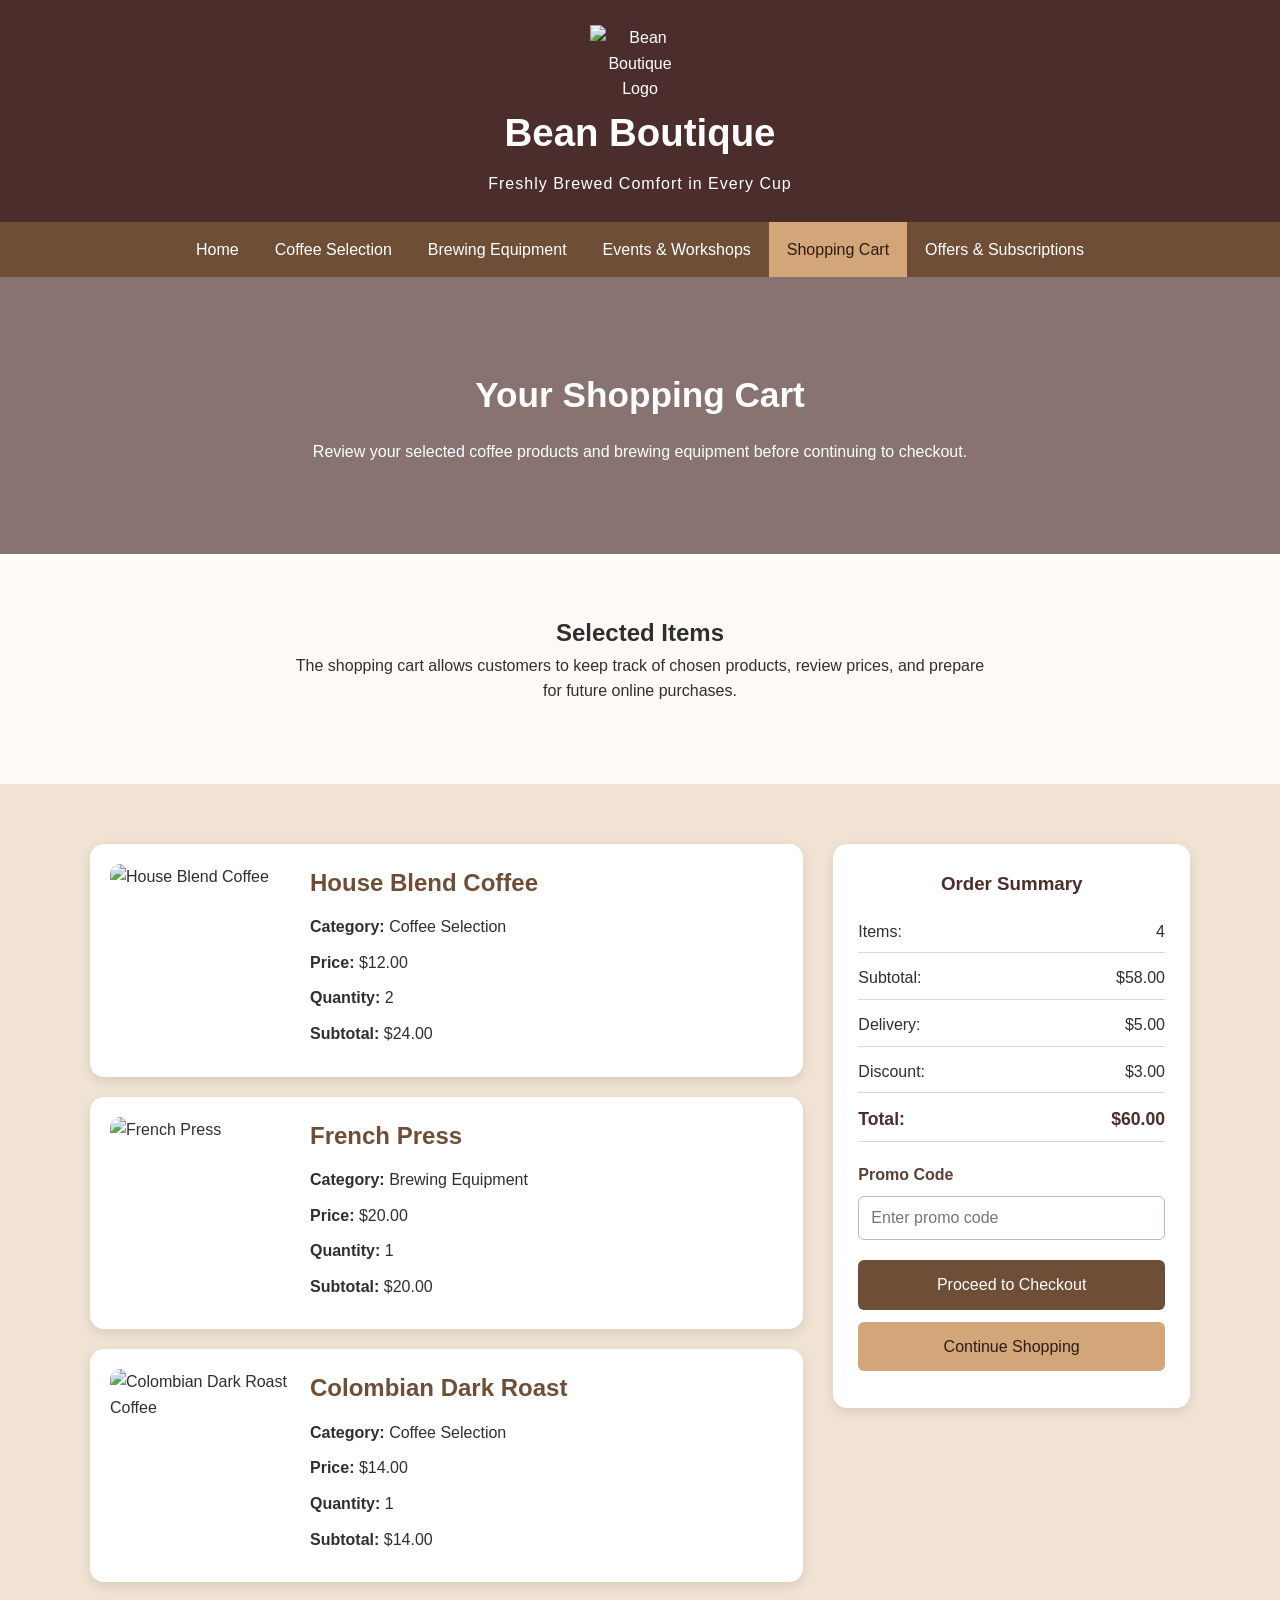
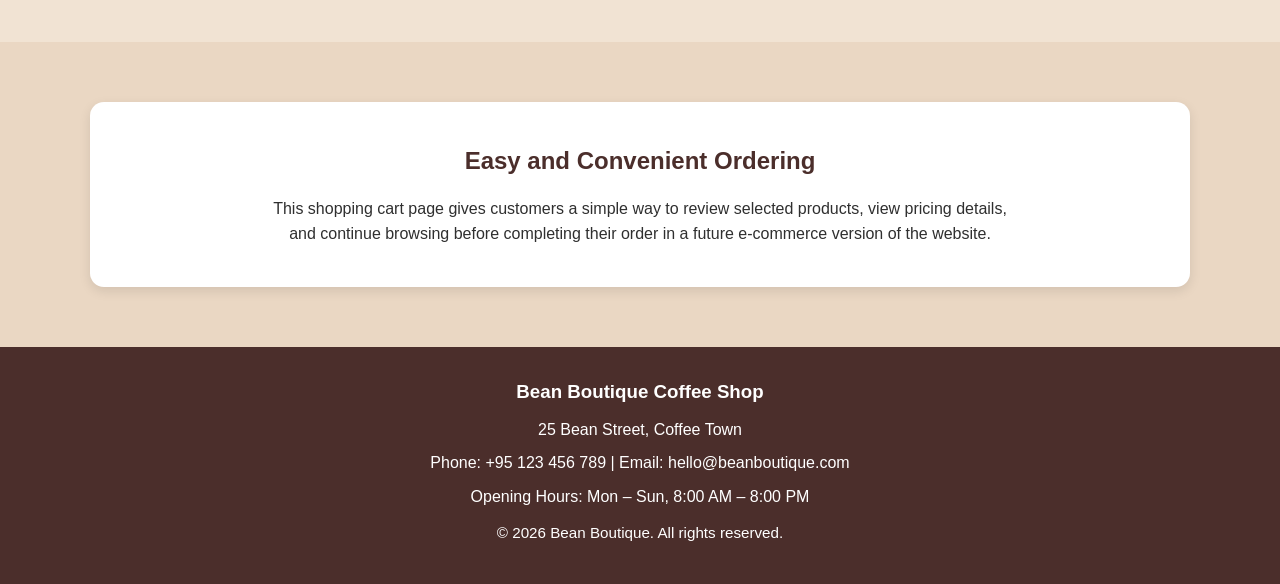
==== cart.html @ d5c8f6cc "Add files via upload" ====
<!DOCTYPE html>
<html lang="en">
<head>
    <meta charset="UTF-8">
    <meta name="viewport" content="width=device-width, initial-scale=1.0">
    <title>Shopping Cart | Bean Boutique</title>
    <link rel="stylesheet" href="style.css">
</head>
<body>

<header class="top-header">
    <div class="container header-content">
        <img src="image/logo.png" alt="Bean Boutique Logo" class="logo">
        <h1>Bean Boutique</h1>
        <p class="tagline">Freshly Brewed Comfort in Every Cup</p>
    </div>
</header>

    <nav class="navbar">
        <div class="container">
            <ul>
                <li><a href="index.html">Home</a></li>
                <li><a href="coffee.html">Coffee Selection</a></li>
                <li><a href="equipment.html">Brewing Equipment</a></li>
                <li><a href="events.html">Events & Workshops</a></li>
                <li><a href="cart.html" class="active">Shopping Cart</a></li>
                <li><a href="offers.html">Offers & Subscriptions</a></li>
            </ul>
        </div>
    </nav>

    <main>
        <section class="page-banner cart-banner">
            <div class="container">
                <h2>Your Shopping Cart</h2>
                <p>
                    Review your selected coffee products and brewing equipment before
                    continuing to checkout.
                </p>
            </div>
        </section>

        <section class="cart-intro section-spacing">
            <div class="container">
                <h2>Selected Items</h2>
                <p class="section-intro">
                    The shopping cart allows customers to keep track of chosen products,
                    review prices, and prepare for future online purchases.
                </p>
            </div>
        </section>

        <section class="cart-section section-spacing">
            <div class="container">
                <div class="cart-layout">

                    <div class="cart-items">

                        <article class="cart-item">
                            <img src="image/1.png" alt="House Blend Coffee">
                            <div class="cart-item-details">
                                <h3>House Blend Coffee</h3>
                                <p><strong>Category:</strong> Coffee Selection</p>
                                <p><strong>Price:</strong> $12.00</p>
                                <p><strong>Quantity:</strong> 2</p>
                                <p><strong>Subtotal:</strong> $24.00</p>
                            </div>
                        </article>

                        <article class="cart-item">
                            <img src="image/8.png" alt="French Press">
                            <div class="cart-item-details">
                                <h3>French Press</h3>
                                <p><strong>Category:</strong> Brewing Equipment</p>
                                <p><strong>Price:</strong> $20.00</p>
                                <p><strong>Quantity:</strong> 1</p>
                                <p><strong>Subtotal:</strong> $20.00</p>
                            </div>
                        </article>

                        <article class="cart-item">
                            <img src="image/3.png" alt="Colombian Dark Roast Coffee">
                            <div class="cart-item-details">
                                <h3>Colombian Dark Roast</h3>
                                <p><strong>Category:</strong> Coffee Selection</p>
                                <p><strong>Price:</strong> $14.00</p>
                                <p><strong>Quantity:</strong> 1</p>
                                <p><strong>Subtotal:</strong> $14.00</p>
                            </div>
                        </article>

                    </div>

                    <aside class="cart-summary-box">
                        <h3>Order Summary</h3>
                        <p><span>Items:</span> <span>4</span></p>
                        <p><span>Subtotal:</span> <span>$58.00</span></p>
                        <p><span>Delivery:</span> <span>$5.00</span></p>
                        <p><span>Discount:</span> <span>$3.00</span></p>
                        <p class="cart-total"><span>Total:</span> <span>$60.00</span></p>

                        <div class="promo-box">
                            <label for="promo-code">Promo Code</label>
                            <input type="text" id="promo-code" placeholder="Enter promo code">
                        </div>

                        <a href="#" class="btn cart-btn">Proceed to Checkout</a>
                        <a href="coffee.html" class="btn secondary-btn cart-btn">Continue Shopping</a>
                    </aside>

                </div>
            </div>
        </section>

        <section class="cart-note section-spacing">
            <div class="container">
                <div class="highlight-box">
                    <h2>Easy and Convenient Ordering</h2>
                    <p>
                        This shopping cart page gives customers a simple way to review
                        selected products, view pricing details, and continue browsing
                        before completing their order in a future e-commerce version
                        of the website.
                    </p>
                </div>
            </div>
        </section>
    </main>

    <footer class="footer">
        <div class="container">
            <h3>Bean Boutique Coffee Shop</h3>
            <p>25 Bean Street, Coffee Town</p>
            <p>Phone: +95 123 456 789 | Email: hello@beanboutique.com</p>
            <p>Opening Hours: Mon – Sun, 8:00 AM – 8:00 PM</p>
            <p class="copyright">&copy; 2026 Bean Boutique. All rights reserved.</p>
        </div>
    </footer>

</body>
</html>
---- style.css ----
* {
    margin: 0;
    padding: 0;
    box-sizing: border-box;
}

body {
    font-family: Arial, sans-serif;
    line-height: 1.6;
    background-color: #f7f3ef;
    color: #2f2f2f;
}

.container {
    width: 90%;
    max-width: 1100px;
    margin: 0 auto;
}

.top-header {
    background-color: #4b2e2b;
    color: #ffffff;
    text-align: center;
    padding: 25px 0;
}

.top-header h1 {
    font-size: 2.4rem;
    margin-bottom: 8px;
}

.header-content {
    display: flex;
    flex-direction: column;
    align-items: center;
}

.logo {
    width: 100px; 
    height: auto;
    margin-bottom: none;
}

.tagline {
    font-size: 1rem;
    letter-spacing: 1px;
}

.navbar {
    background-color: #6f4e37;
}

.navbar ul {
    list-style: none;
    display: flex;
    justify-content: center;
    flex-wrap: wrap;
}

.navbar ul li {
    margin: 0;
}

.navbar ul li a {
    display: block;
    color: #ffffff;
    text-decoration: none;
    padding: 15px 18px;
    transition: background-color 0.3s ease, color 0.3s ease;
}

.navbar ul li a:hover,
.navbar ul li a.active {
    background-color: #d2a679;
    color: #2f1b12;
}

.card img,
.product-box img {
    width: 100%;
    height: 200px;
    object-fit: cover;
    border-radius: 10px;
    margin-bottom: 15px;
}

.hero {
    background: linear-gradient(rgba(75, 46, 43, 0.65), rgba(75, 46, 43, 0.65)),
                url("image/hero.png") no-repeat center center/cover;
    color: #ffffff;
    text-align: center;
    padding: 110px 20px;
}

.hero-content h2 {
    font-size: 2.3rem;
    margin-bottom: 20px;
}

.hero-content p {
    max-width: 700px;
    margin: 0 auto 25px;
    font-size: 1.05rem;
}

.hero-buttons {
    margin-top: 15px;
}

.btn {
    display: inline-block;
    text-decoration: none;
    background-color: #6f4e37;
    color: #ffffff;
    padding: 12px 22px;
    border-radius: 6px;
    margin: 8px;
    transition: background-color 0.3s ease, transform 0.3s ease;
}

.btn:hover {
    background-color: #a47148;
    transform: translateY(-2px);
}

.secondary-btn {
    background-color: #d2a679;
    color: #2f1b12;
}

.secondary-btn:hover {
    background-color: #e2bc95;
}

.section-spacing {
    padding: 60px 0;
}

.welcome,
.popular,
.testimonial {
    background-color: #fffaf5;
}

.features {
    background-color: #f1e3d3;
}

.welcome h2,
.features h2,
.popular h2,
.offer h2,
.testimonial h2 {
    text-align: center;
    margin-bottom: 20px;
    color: #4b2e2b;
}

.welcome p,
.testimonial blockquote {
    max-width: 850px;
    margin: 0 auto;
    text-align: center;
    font-size: 1rem;
}

.card-grid {
    display: grid;
    grid-template-columns: repeat(3, 1fr);
    gap: 25px;
    margin-top: 30px;
}

.card,
.product-box {
    background-color: #ffffff;
    padding: 25px;
    border-radius: 12px;
    box-shadow: 0 4px 12px rgba(0, 0, 0, 0.10);
    transition: transform 0.3s ease, box-shadow 0.3s ease;
}

.card:hover,
.product-box:hover {
    transform: translateY(-6px);
    box-shadow: 0 8px 18px rgba(0, 0, 0, 0.15);
}

.card h3,
.product-box h3 {
    color: #6f4e37;
    margin-bottom: 12px;
}

.card p,
.product-box p {
    margin-bottom: 14px;
}

.card a {
    color: #6f4e37;
    font-weight: bold;
    text-decoration: none;
}

.card a:hover {
    text-decoration: underline;
}

.offer {
    background-color: #ead7c3;
}

.offer-box {
    text-align: center;
    background-color: #ffffff;
    padding: 40px 25px;
    border-radius: 14px;
    box-shadow: 0 4px 12px rgba(0, 0, 0, 0.10);
}

.offer-box p {
    max-width: 700px;
    margin: 0 auto 20px;
}

.testimonial blockquote {
    font-style: italic;
    color: #5c4033;
    background-color: #ffffff;
    padding: 25px;
    border-left: 6px solid #a47148;
    border-radius: 10px;
    box-shadow: 0 4px 10px rgba(0, 0, 0, 0.08);
}

.footer {
    background-color: #4b2e2b;
    color: #ffffff;
    text-align: center;
    padding: 30px 15px;
}

.footer h3 {
    margin-bottom: 10px;
}

.footer p {
    margin-bottom: 8px;
}

.copyright {
    margin-top: 12px;
    font-size: 0.95rem;
}

.page-banner {
    color: #ffffff;
    text-align: center;
    padding: 90px 20px;
}

.coffee-banner {
    background: linear-gradient(rgba(75, 46, 43, 0.65), rgba(75, 46, 43, 0.65)),
                url("image/banner.png") no-repeat center center/cover;
}

.page-banner h2 {
    font-size: 2.2rem;
    margin-bottom: 15px;
}

.page-banner p {
    max-width: 700px;
    margin: 0 auto;
    font-size: 1rem;
}

.search-area {
    background-color: #fffaf5;
    text-align: center;
}

.section-intro {
    max-width: 700px;
    margin: 0 auto 20px;
}

.search-box {
    display: flex;
    justify-content: center;
    flex-wrap: wrap;
    gap: 10px;
    margin-top: 20px;
}

.search-box input {
    width: 320px;
    max-width: 100%;
    padding: 12px;
    border: 1px solid #c8b6a6;
    border-radius: 6px;
    font-size: 1rem;
}

.search-box button {
    padding: 12px 20px;
    border: none;
    background-color: #6f4e37;
    color: #ffffff;
    border-radius: 6px;
    cursor: pointer;
    transition: background-color 0.3s ease;
}

.search-box button:hover {
    background-color: #a47148;
}

.coffee-catalogue {
    background-color: #f1e3d3;
}

.coffee-catalogue h2 {
    text-align: center;
    margin-bottom: 30px;
    color: #4b2e2b;
}

.coffee-grid {
    display: grid;
    grid-template-columns: repeat(3, 1fr);
    gap: 25px;
}

.coffee-card {
    background-color: #ffffff;
    border-radius: 12px;
    overflow: hidden;
    box-shadow: 0 4px 12px rgba(0, 0, 0, 0.10);
    transition: transform 0.3s ease, box-shadow 0.3s ease;
}

.coffee-card:hover {
    transform: translateY(-6px);
    box-shadow: 0 8px 18px rgba(0, 0, 0, 0.15);
}

.coffee-card img {
    width: 100%;
    height: 220px;
    object-fit: cover;
    display: block;
}

.coffee-card-content {
    padding: 20px;
}

.coffee-card-content h3 {
    color: #6f4e37;
    margin-bottom: 12px;
}

.coffee-card-content p {
    margin-bottom: 10px;
}

.price {
    font-weight: bold;
    color: #4b2e2b;
    margin: 15px 0;
}

.coffee-highlight {
    background-color: #ead7c3;
}

.highlight-box {
    text-align: center;
    background-color: #ffffff;
    padding: 40px 25px;
    border-radius: 14px;
    box-shadow: 0 4px 12px rgba(0, 0, 0, 0.10);
}

.highlight-box h2 {
    color: #4b2e2b;
    margin-bottom: 15px;
}

.highlight-box p {
    max-width: 750px;
    margin: 0 auto;
}

.equipment-banner {
    background: linear-gradient(rgba(75, 46, 43, 0.65), rgba(75, 46, 43, 0.65)),
                url("image/brewing.png") no-repeat center center/cover;
}

.equipment-intro {
    background-color: #fffaf5;
    text-align: center;
}

.equipment-catalogue {
    background-color: #f1e3d3;
}

.equipment-catalogue h2,
.brewing-tips h2 {
    text-align: center;
    margin-bottom: 30px;
    color: #4b2e2b;
}

.equipment-grid {
    display: grid;
    grid-template-columns: repeat(3, 1fr);
    gap: 25px;
}

.equipment-card {
    background-color: #ffffff;
    border-radius: 12px;
    overflow: hidden;
    box-shadow: 0 4px 12px rgba(0, 0, 0, 0.10);
    transition: transform 0.3s ease, box-shadow 0.3s ease;
}

.equipment-card:hover {
    transform: translateY(-6px);
    box-shadow: 0 8px 18px rgba(0, 0, 0, 0.15);
}

.equipment-card img {
    width: 100%;
    height: 220px;
    object-fit: cover;
    display: block;
}

.equipment-card-content {
    padding: 20px;
}

.equipment-card-content h3 {
    color: #6f4e37;
    margin-bottom: 12px;
}

.equipment-card-content p {
    margin-bottom: 10px;
}

.brewing-tips {
    background-color: #ead7c3;
}

.tips-grid {
    display: grid;
    grid-template-columns: repeat(2, 1fr);
    gap: 20px;
}

.tip-box {
    background-color: #ffffff;
    padding: 25px;
    border-radius: 12px;
    box-shadow: 0 4px 10px rgba(0, 0, 0, 0.08);
    text-align: center;
    font-weight: bold;
    color: #5c4033;
}

.events-banner {
    background: linear-gradient(rgba(75, 46, 43, 0.65), rgba(75, 46, 43, 0.65)),
                url("image/ew.png") no-repeat center center/cover;
}

.events-intro {
    background-color: #fffaf5;
    text-align: center;
}

.events-catalogue {
    background-color: #f1e3d3;
}

.events-catalogue h2,
.registration-section h2,
.events-info h2 {
    text-align: center;
    margin-bottom: 30px;
    color: #4b2e2b;
}

.events-list {
    display: flex;
    flex-direction: column;
    gap: 25px;
}

.horizontal-event {
    display: flex;
    align-items: stretch;
    background-color: #ffffff;
    border-radius: 14px;
    overflow: hidden;
    box-shadow: 0 4px 12px rgba(0, 0, 0, 0.10);
    transition: transform 0.3s ease, box-shadow 0.3s ease;
}

.horizontal-event:hover {
    transform: translateY(-4px);
    box-shadow: 0 8px 18px rgba(0, 0, 0, 0.15);
}

.horizontal-event img {
    width: 320px;
    height: 100%;
    min-height: 260px;
    object-fit: cover;
    display: block;
    flex-shrink: 0;
}

.event-card-content {
    padding: 28px;
    flex: 1;
}

.event-card-content h3 {
    color: #6f4e37;
    margin-bottom: 15px;
    font-size: 1.8rem;
}

.event-card-content p {
    margin-bottom: 12px;
    font-size: 1rem;
    line-height: 1.7;
}

.registration-section {
    background-color: #ead7c3;
}

.registration-box {
    background-color: #ffffff;
    padding: 40px 30px;
    border-radius: 14px;
    box-shadow: 0 4px 12px rgba(0, 0, 0, 0.10);
    max-width: 900px;
    margin: 0 auto;
}

.registration-box p {
    text-align: center;
    margin-bottom: 25px;
}

.registration-form {
    display: flex;
    flex-direction: column;
    gap: 18px;
}

.form-row {
    display: grid;
    grid-template-columns: repeat(2, 1fr);
    gap: 15px;
}

.registration-form input,
.registration-form select,
.registration-form textarea {
    width: 100%;
    padding: 12px;
    border: 1px solid #c8b6a6;
    border-radius: 6px;
    font-size: 1rem;
    font-family: Arial, sans-serif;
}

.registration-form textarea {
    resize: vertical;
}

.registration-form button {
    padding: 12px 20px;
    border: none;
    background-color: #6f4e37;
    color: #ffffff;
    border-radius: 6px;
    cursor: pointer;
    font-size: 1rem;
    transition: background-color 0.3s ease;
    align-self: center;
}

.registration-form button:hover {
    background-color: #a47148;
}

.events-info {
    background-color: #fffaf5;
}

.cart-banner {
    background: linear-gradient(rgba(75, 46, 43, 0.65), rgba(75, 46, 43, 0.65)),
                url("image/cart.png") no-repeat center center/cover;
}

.cart-intro {
    background-color: #fffaf5;
    text-align: center;
}

.cart-section {
    background-color: #f1e3d3;
}

.cart-layout {
    display: grid;
    grid-template-columns: 2fr 1fr;
    gap: 30px;
    align-items: start;
}

.cart-items {
    display: flex;
    flex-direction: column;
    gap: 20px;
}

.cart-item {
    display: flex;
    gap: 20px;
    background-color: #ffffff;
    border-radius: 14px;
    overflow: hidden;
    box-shadow: 0 4px 12px rgba(0, 0, 0, 0.10);
    padding: 20px;
}

.cart-item img {
    width: 180px;
    height: 180px;
    object-fit: cover;
    border-radius: 10px;
    flex-shrink: 0;
}

.cart-item-details {
    flex: 1;
}

.cart-item-details h3 {
    color: #6f4e37;
    margin-bottom: 12px;
    font-size: 1.5rem;
}

.cart-item-details p {
    margin-bottom: 10px;
    line-height: 1.6;
}

.cart-summary-box {
    background-color: #ffffff;
    border-radius: 14px;
    padding: 25px;
    box-shadow: 0 4px 12px rgba(0, 0, 0, 0.10);
    position: sticky;
    top: 20px;
}

.cart-summary-box h3 {
    color: #4b2e2b;
    margin-bottom: 20px;
    text-align: center;
}

.cart-summary-box p {
    display: flex;
    justify-content: space-between;
    margin-bottom: 12px;
    padding-bottom: 8px;
    border-bottom: 1px solid #e4d5c6;
}

.cart-total {
    font-weight: bold;
    font-size: 1.1rem;
    color: #4b2e2b;
}

.promo-box {
    margin: 20px 0;
}

.promo-box label {
    display: block;
    margin-bottom: 8px;
    font-weight: bold;
    color: #5c4033;
}

.promo-box input {
    width: 100%;
    padding: 12px;
    border: 1px solid #c8b6a6;
    border-radius: 6px;
    font-size: 1rem;
}

.cart-btn {
    display: block;
    text-align: center;
    margin: 12px 0;
}

.cart-note {
    background-color: #ead7c3;
}

.offers-banner {
    background: linear-gradient(rgba(75, 46, 43, 0.65), rgba(75, 46, 43, 0.65)),
                url("image/offer.png") no-repeat center center/cover;
}

.offers-intro {
    background-color: #fffaf5;
    text-align: center;
}

.special-offers {
    background-color: #f1e3d3;
}

.special-offers h2,
.subscription-plans h2,
.subscription-benefits h2,
.subscription-signup h2 {
    text-align: center;
    margin-bottom: 30px;
    color: #4b2e2b;
}

.offers-grid {
    display: grid;
    grid-template-columns: repeat(3, 1fr);
    gap: 25px;
}

.offer-card {
    background-color: #ffffff;
    padding: 30px 22px;
    border-radius: 14px;
    box-shadow: 0 4px 12px rgba(0, 0, 0, 0.10);
    text-align: center;
    transition: transform 0.3s ease, box-shadow 0.3s ease;
}

.offer-card:hover {
    transform: translateY(-5px);
    box-shadow: 0 8px 18px rgba(0, 0, 0, 0.15);
}

.offer-card h3 {
    color: #6f4e37;
    margin-bottom: 15px;
}

.offer-card img {
    width: 100%;
    height: 180px;
    object-fit: cover;
    border-radius: 10px;
    margin-bottom: 15px;
}

.offer-card img {
    transition: transform 0.3s ease;
}

.offer-card:hover img {
    transform: scale(1.05);
}

.subscription-plans {
    background-color: #ead7c3;
}

.plans-grid {
    display: grid;
    grid-template-columns: repeat(3, 1fr);
    gap: 25px;
}

.plan-card {
    background-color: #ffffff;
    padding: 35px 25px;
    border-radius: 14px;
    box-shadow: 0 4px 12px rgba(0, 0, 0, 0.10);
    text-align: center;
    transition: transform 0.3s ease, box-shadow 0.3s ease;
}

.plan-card:hover {
    transform: translateY(-6px);
    box-shadow: 0 8px 18px rgba(0, 0, 0, 0.15);
}

.plan-card h3 {
    color: #6f4e37;
    margin-bottom: 12px;
}

.plan-card p {
    margin-bottom: 12px;
}

.plan-price {
    font-size: 1.4rem;
    font-weight: bold;
    color: #4b2e2b;
}

.featured-plan {
    border: 3px solid #a47148;
}

.subscription-benefits {
    background-color: #fffaf5;
}

.benefits-grid {
    display: grid;
    grid-template-columns: repeat(2, 1fr);
    gap: 20px;
}

.subscription-signup {
    background-color: #f1e3d3;
}


@media (max-width: 900px) {
    .coffee-grid {
        grid-template-columns: repeat(2, 1fr);
    }
        .card-grid {
        grid-template-columns: repeat(2, 1fr);
    }

    .hero-content h2 {
        font-size: 2rem;
    }
        .equipment-grid {
        grid-template-columns: repeat(2, 1fr);
    }

    .tips-grid {
        grid-template-columns: 1fr;
    }
    .events-grid {
        grid-template-columns: repeat(2, 1fr);
    }

        .horizontal-event {
        flex-direction: column;
    }

    .horizontal-event img {
        width: 100%;
        min-height: 240px;
    }

    .cart-layout {
        grid-template-columns: 1fr;
    }

    .cart-summary-box {
        position: static;
    }

    .offers-grid,
    .plans-grid {
        grid-template-columns: repeat(2, 1fr);
    }

    .benefits-grid {
        grid-template-columns: 1fr;
    }
}

@media (max-width: 600px) {
        .navbar ul {
        flex-direction: column;
        align-items: center;
    }
    .card-grid {
        grid-template-columns: 1fr;
    }

    .hero {
        padding: 80px 15px;
    }

    .hero-content h2 {
        font-size: 1.7rem;
    }

    .top-header h1 {
        font-size: 2rem;
    }
    .equipment-grid {
        grid-template-columns: 1fr;
    }
    .coffee-grid {
        grid-template-columns: 1fr;
    }

    .page-banner h2 {
        font-size: 1.8rem;
    }

    .search-box {
        flex-direction: column;
        align-items: center;
    }

    .search-box input {
        width: 100%;
    }

    .events-grid {
        grid-template-columns: 1fr;
    }

    .form-row {
        grid-template-columns: 1fr;
    }

    .registration-box {
        padding: 30px 20px;
    }

    .event-card-content h3 {
        font-size: 1.4rem;
    }

    .cart-item {
        flex-direction: column;
    }

    .cart-item img {
        width: 100%;
        height: 220px;
    }

    .cart-item-details h3 {
        font-size: 1.3rem;
    }

    .offers-grid,
    .plans-grid {
        grid-template-columns: 1fr;
    }
}
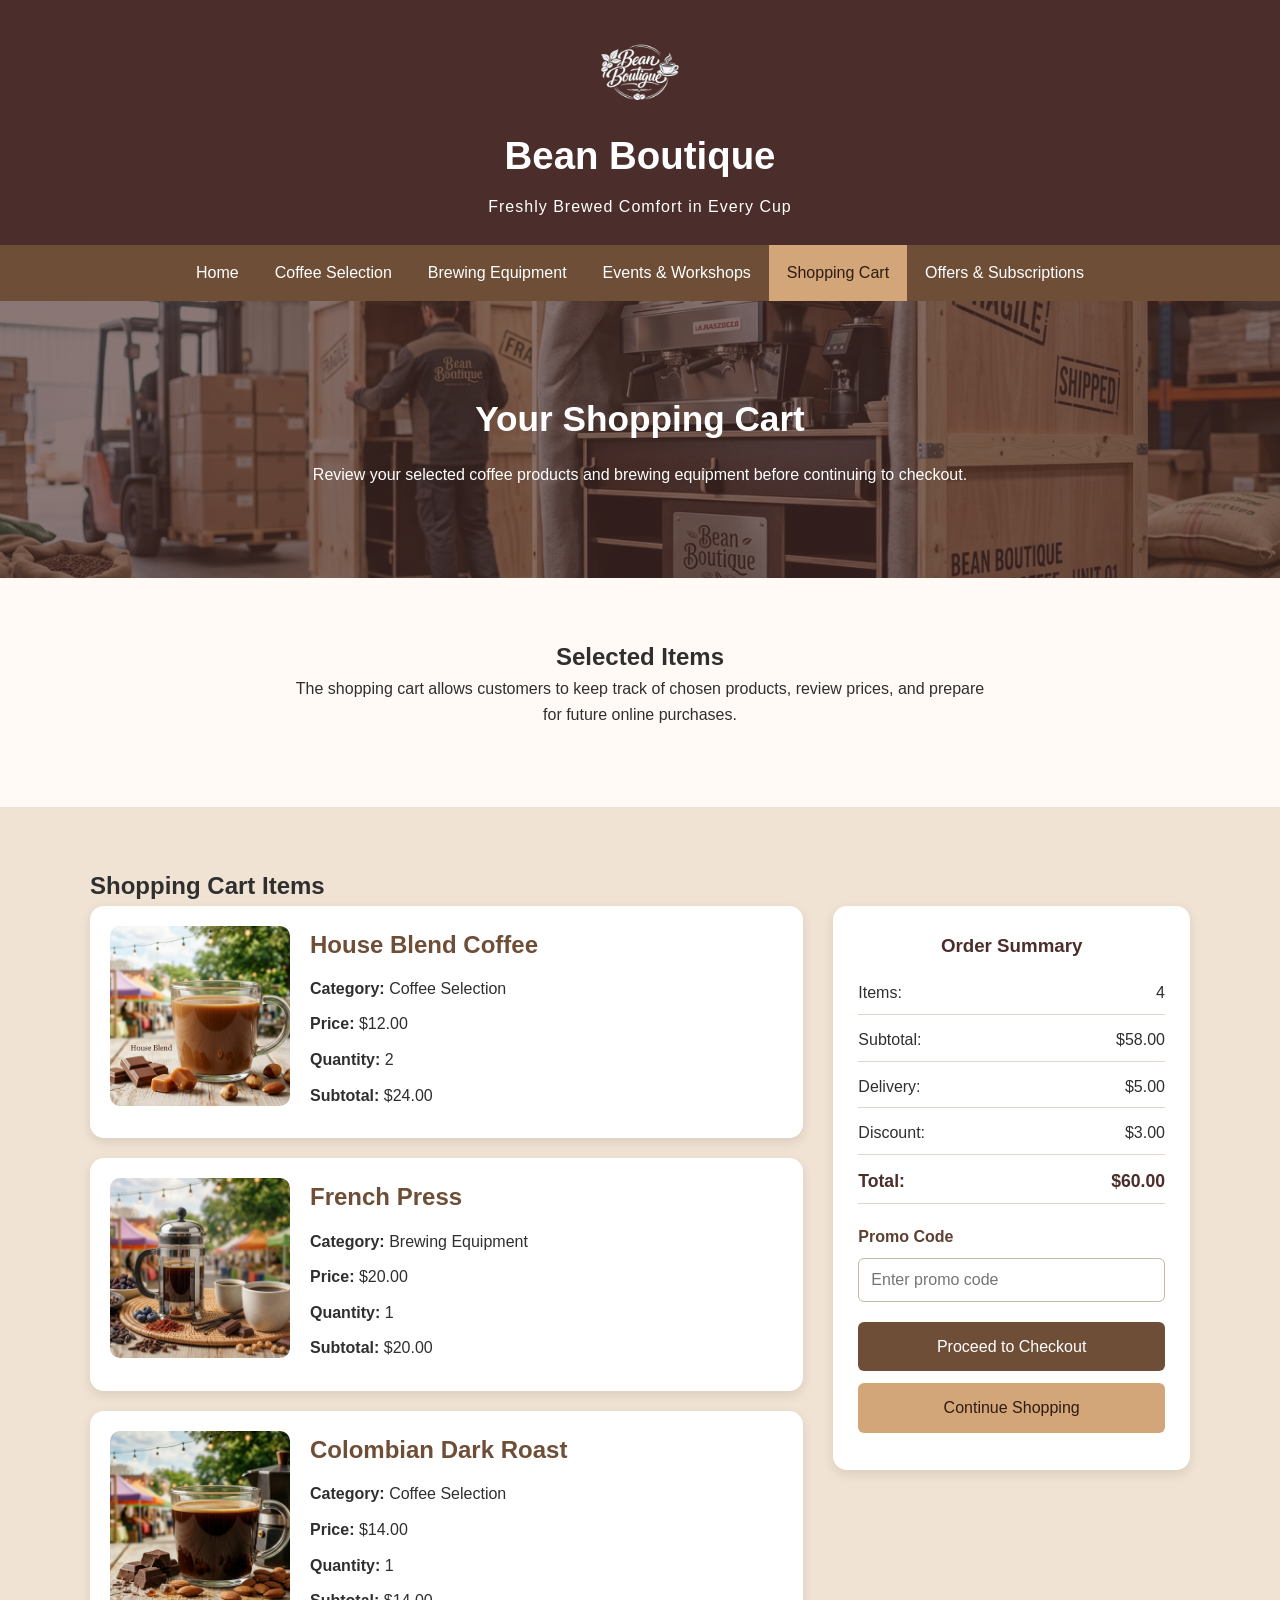
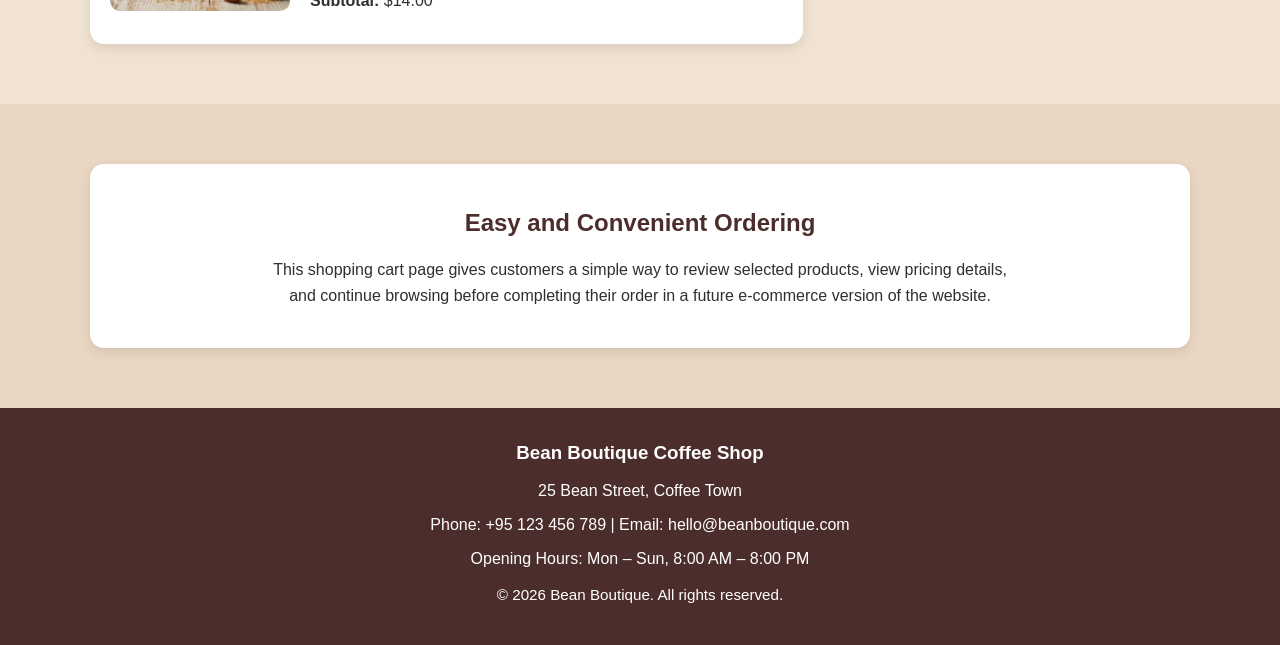
==== commit f97b1fbf: "Add files via upload" ====
--- a/cart.html
+++ b/cart.html
@@ -52,6 +52,7 @@
 
         <section class="cart-section section-spacing">
             <div class="container">
+                <h2>Shopping Cart Items</h2>
                 <div class="cart-layout">
 
                     <div class="cart-items">
--- a/style.css
+++ b/style.css
@@ -82,6 +82,18 @@
     object-fit: cover;
     border-radius: 10px;
     margin-bottom: 15px;
+}
+
+.social-feed {
+    background-color: #fffaf5;
+    text-align: center;
+}
+
+.social-box {
+    background-color: #ffffff;
+    padding: 30px;
+    border-radius: 12px;
+    box-shadow: 0 4px 10px rgba(0, 0, 0, 0.08);
 }
 
 .hero {
@@ -608,6 +620,43 @@
     background-color: #fffaf5;
 }
 
+.map-section {
+    background-color: #f1e3d3;
+    text-align: center;
+}
+
+.map-box {
+    position: relative;
+    width: 100%;
+    padding-bottom: 56.25%; /* 16:9 ratio */
+    height: 0;
+    overflow: hidden;
+    border-radius: 12px;
+}
+
+.map-box iframe {
+    position: absolute;
+    top: 0;
+    left: 0;
+    width: 100%;
+    height: 100%;
+}
+
+.security-box {
+    margin-top: 20px;
+    background-color: #fffaf5;
+    border: 2px solid #d2a679;
+    border-radius: 10px;
+    padding: 15px;
+    text-align: center;
+}
+
+.security-box img {
+    width: 50px;
+    height: auto;
+    margin-bottom: 10px;
+}
+
 .cart-banner {
     background: linear-gradient(rgba(75, 46, 43, 0.65), rgba(75, 46, 43, 0.65)),
                 url("image/cart.png") no-repeat center center/cover;
@@ -898,10 +947,14 @@
 }
 
 @media (max-width: 600px) {
+        .social-box,
+        .security-box {
+        padding: 20px;
         .navbar ul {
         flex-direction: column;
         align-items: center;
     }
+    
     .card-grid {
         grid-template-columns: 1fr;
     }
@@ -971,3 +1024,4 @@
         grid-template-columns: 1fr;
     }
 }
+}
